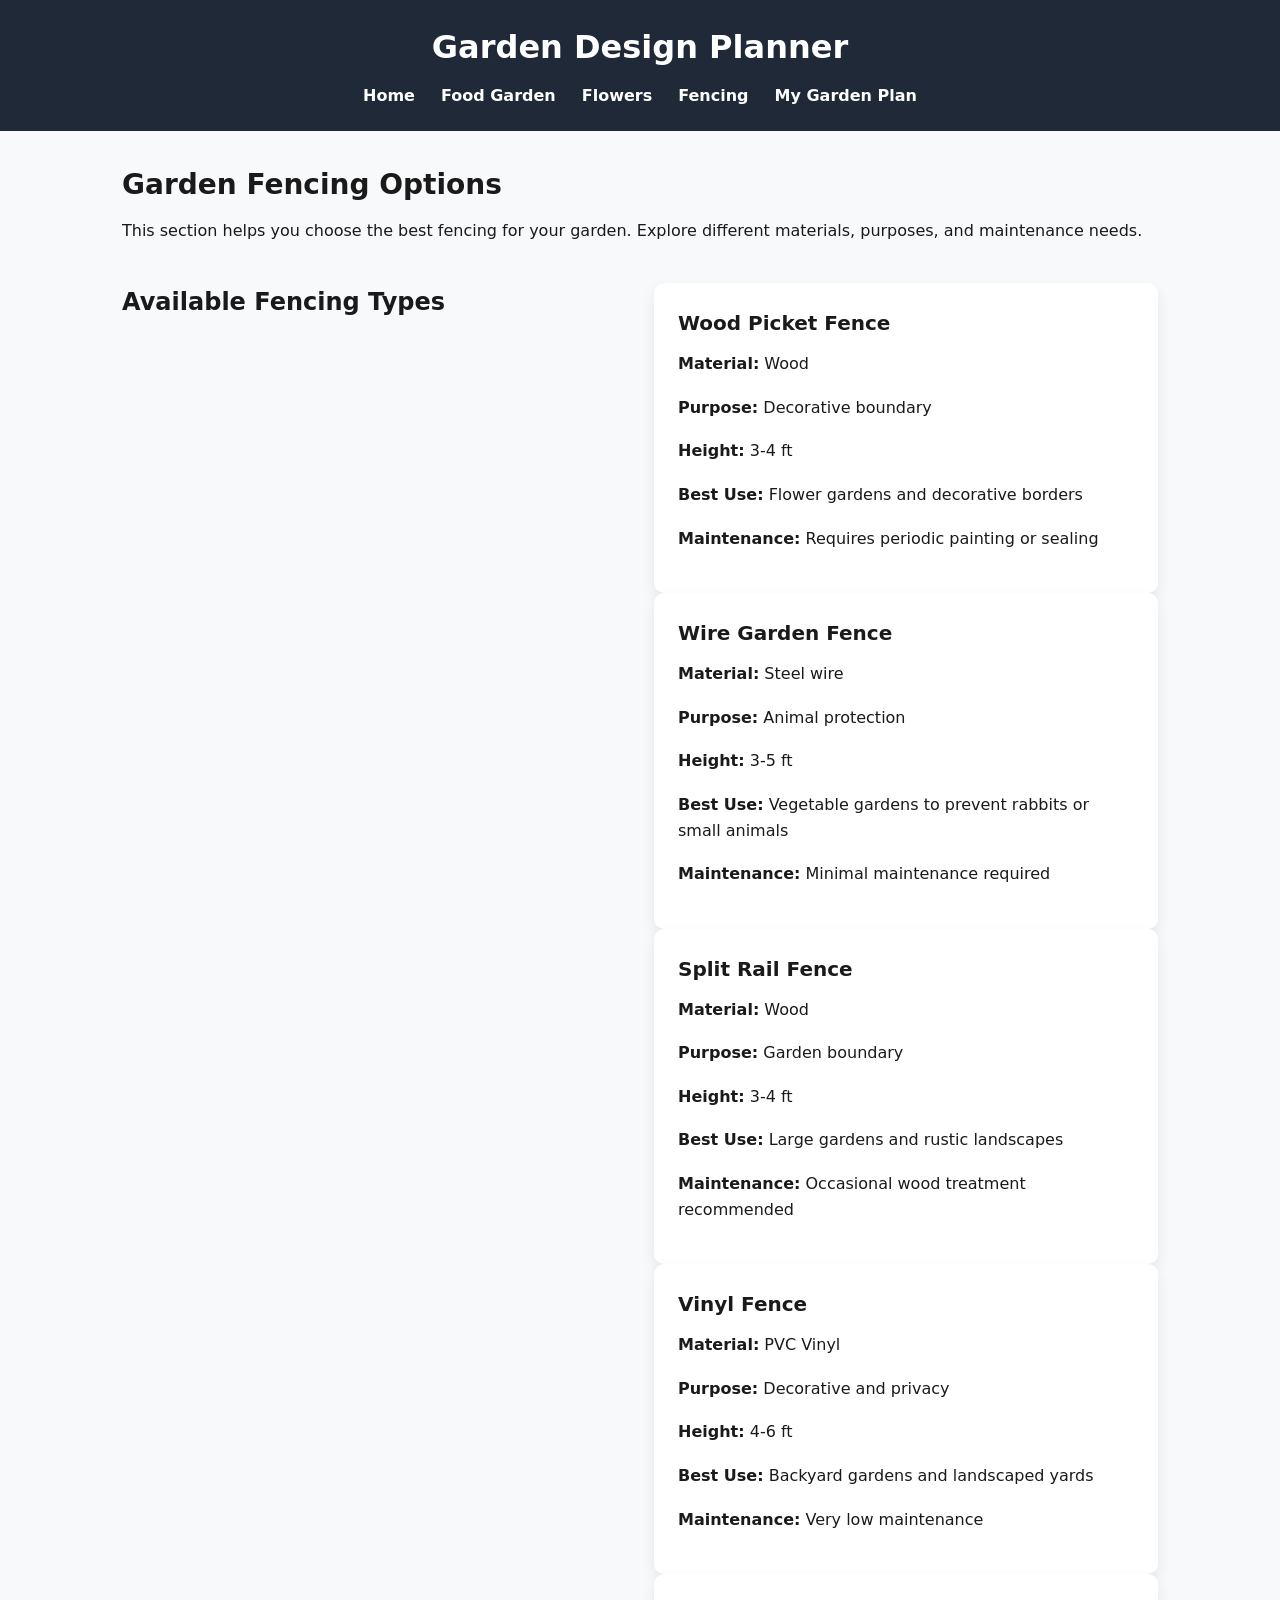
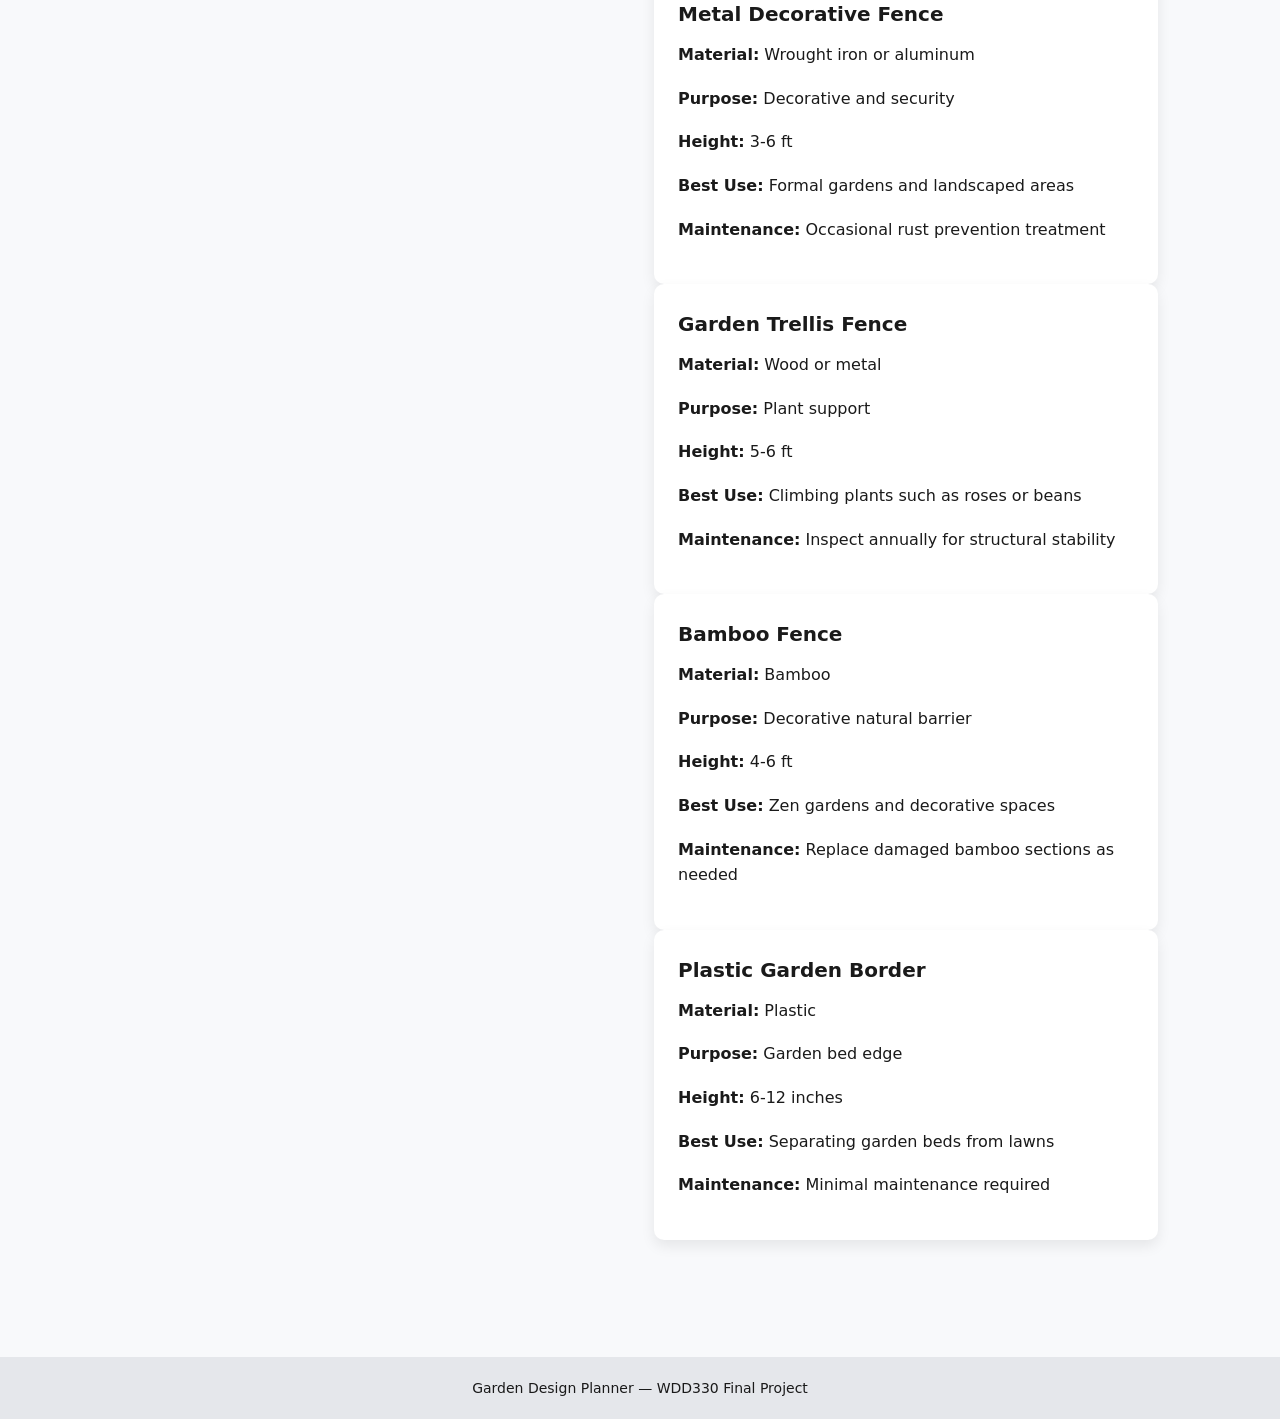
==== fencing.html @ 2fecb8ee "add fencing page, dataset, food gardening page" ====
<!-- Declares the document type so browsers render using modern HTML -->
<!DOCTYPE html>
<html lang="en">
<head>
  <meta charset="UTF-8">
  <meta name="viewport" content="width=device-width, initial-scale=1.0">
  <title>Fencing Options</title>
  <link rel="stylesheet" href="css/styles.css">
</head>
<body>
  <header>
    <h1>Garden Design Planner</h1>
    <nav>
      <ul class="nav-menu">
        <li><a href="index.html">Home</a></li>
        <li><a href="food.html">Food Garden</a></li>
        <li><a href="flowers.html">Flowers</a></li>
        <li><a href="fencing.html">Fencing</a></li>
        <li><a href="planner.html">My Garden Plan</a></li>
      </ul>
    </nav>
  </header>
  <main>
    <section class="intro">
      <h2>Garden Fencing Options</h2>
      <p>
        This section helps you choose the best fencing for your garden. Explore different materials, purposes, and maintenance needs.
      </p>
    </section>
    <section class="features">
      <h2>Available Fencing Types</h2>
      <div id="fencingContainer">
        <p>Loading fencing data...</p>
      </div>
    </section>
  </main>
  <footer>
    <p>Garden Design Planner — WDD330 Final Project</p>
  </footer>
  <script type="module" src="js/plants.js"></script>
  <script type="module" src="js/design.js"></script>
  <script type="module" src="js/ui.js"></script>
  <!-- Inline module to load and display fencing dynamically -->
  <script type="module">
    import { loadFencing } from './js/plants.js';
    import { showMessage } from './js/ui.js';

    const container = document.getElementById('fencingContainer');
    showMessage(container, 'Loading fencing data...');

    loadFencing()
      .then(fences => {
        container.innerHTML = '';
        fences.forEach(fence => {
          const card = document.createElement('div');
          card.className = 'card';
          card.innerHTML = `
            <h3>${fence.name}</h3>
            <p><strong>Material:</strong> ${fence.material}</p>
            <p><strong>Purpose:</strong> ${fence.purpose}</p>
            <p><strong>Height:</strong> ${fence.height}</p>
            <p><strong>Best Use:</strong> ${fence.bestUse}</p>
            <p><strong>Maintenance:</strong> ${fence.maintenance}</p>
          `;
          container.appendChild(card);
        });
      })
      .catch(() => {
        showMessage(container, 'Failed to load fencing data.');
      });
  </script>
</body>
</html>
---- css/styles.css ----
/* ================================================= */
/* GLOBAL RESET                                      */
/* ================================================= */

/* Applies rules to every element */
* {

/* Removes default browser margin */
margin: 0;

/* Removes default browser padding */
padding: 0;

/* Keeps layout sizing predictable */
box-sizing: border-box;

}


/* ================================================= */
/* BODY / GLOBAL TEXT                                */
/* ================================================= */

/* Styles the main body of the page */
body {

/* Sets the font used across the application */
font-family: system-ui, -apple-system, Segoe UI, Roboto, Arial, sans-serif;

/* Sets a neutral background color */
background: #f8f9fb;

/* Sets default text color */
color: #1a1a1a;

/* Improves readability */
line-height: 1.6;

}


/* ================================================= */
/* HEADER                                            */
/* ================================================= */

/* Styles the header area */
header {

/* Dark background for contrast */
background: #1f2937;

/* Header text color */
color: #ffffff;

/* Adds internal spacing */
padding: 22px;

/* Centers header text */
text-align: center;

}


/* ================================================= */
/* NAV BAR                                           */
/* ================================================= */

/* Styles the navigation container */
nav {

/* Adds spacing above nav */
margin-top: 10px;

}


/* Styles the navigation menu list */
.nav-menu {

/* Removes bullet points */
list-style: none;

/* Places items horizontally */
display: flex;

/* Centers the navigation items */
justify-content: center;

/* Adds spacing between items */
gap: 26px;

}


/* Styles navigation links */
.nav-menu a {

/* Removes underline */
text-decoration: none;

/* Link color */
color: #ffffff;

/* Slightly bold text */
font-weight: 600;

}


/* Adds hover effect to nav links */
.nav-menu a:hover {

/* Underline appears on hover */
text-decoration: underline;

}


/* ================================================= */
/* MAIN PAGE LAYOUT                                  */
/* ================================================= */

/* Styles the main content container */
main {

/* Adds internal spacing */
padding: 32px;

/* Limits page width */
max-width: 1100px;

/* Centers the content */
margin: auto;

}


/* ================================================= */
/* INTRO SECTION                                     */
/* ================================================= */

/* Styles the introduction section */
.intro {

/* Adds space below intro */
margin-bottom: 40px;

}


/* Styles intro heading */
.intro h2 {

/* Adds spacing below heading */
margin-bottom: 10px;

/* Larger heading size */
font-size: 28px;

}


/* ================================================= */
/* FEATURE CARDS                                     */
/* ================================================= */

/* Styles the card grid container */
.features {

/* Uses responsive grid layout */
display: grid;

/* Creates responsive columns */
grid-template-columns: repeat(auto-fit, minmax(260px, 1fr));

/* Spacing between cards */
gap: 28px;

/* Space below card section */
margin-bottom: 45px;

}


/* Styles individual cards */
.card {

/* Card background */
background: #ffffff;

/* Rounded corners */
border-radius: 10px;

/* Internal spacing */
padding: 24px;

/* Subtle shadow */
box-shadow: 0 6px 14px rgba(0,0,0,0.08);

}


/* Styles card titles */
.card h3 {

/* Spacing below title */
margin-bottom: 12px;

/* Title font size */
font-size: 20px;

}


/* Styles card paragraph text */
.card p {

/* Adds space below text */
margin-bottom: 18px;

}


/* ================================================= */
/* BUTTONS                                           */
/* ================================================= */

/* Styles buttons inside cards */
.card button {

/* Accessible blue button color */
background: #2563eb;

/* Button text color */
color: #ffffff;

/* Removes border */
border: none;

/* Adds internal spacing */
padding: 11px 16px;

/* Rounded button corners */
border-radius: 6px;

/* Bold button text */
font-weight: 600;

/* Cursor pointer on hover */
cursor: pointer;

}


/* Button hover styling */
.card button:hover {

/* Slightly darker hover color */
background: #1d4ed8;

}


/* ================================================= */
/* GARDEN PLAN SECTION                               */
/* ================================================= */

/* Styles the saved garden section */
.garden-plan {

/* Adds spacing above section */
margin-top: 35px;

}


/* Styles the container where plants appear */
#gardenContainer {

/* Adds spacing above container */
margin-top: 12px;

/* Adds padding inside container */
padding: 22px;

/* Background color */
background: #ffffff;

/* Rounded corners */
border-radius: 8px;

/* Ensures visible container height */
min-height: 90px;

/* Soft shadow */
box-shadow: 0 4px 10px rgba(0,0,0,0.05);

}


/* ================================================= */
/* FOOTER                                            */
/* ================================================= */

/* Styles footer area */
footer {

/* Centers footer text */
text-align: center;

/* Adds spacing above footer */
margin-top: 40px;

/* Internal footer padding */
padding: 20px;

/* Footer background */
background: #e5e7eb;

/* Smaller text */
font-size: 14px;

}
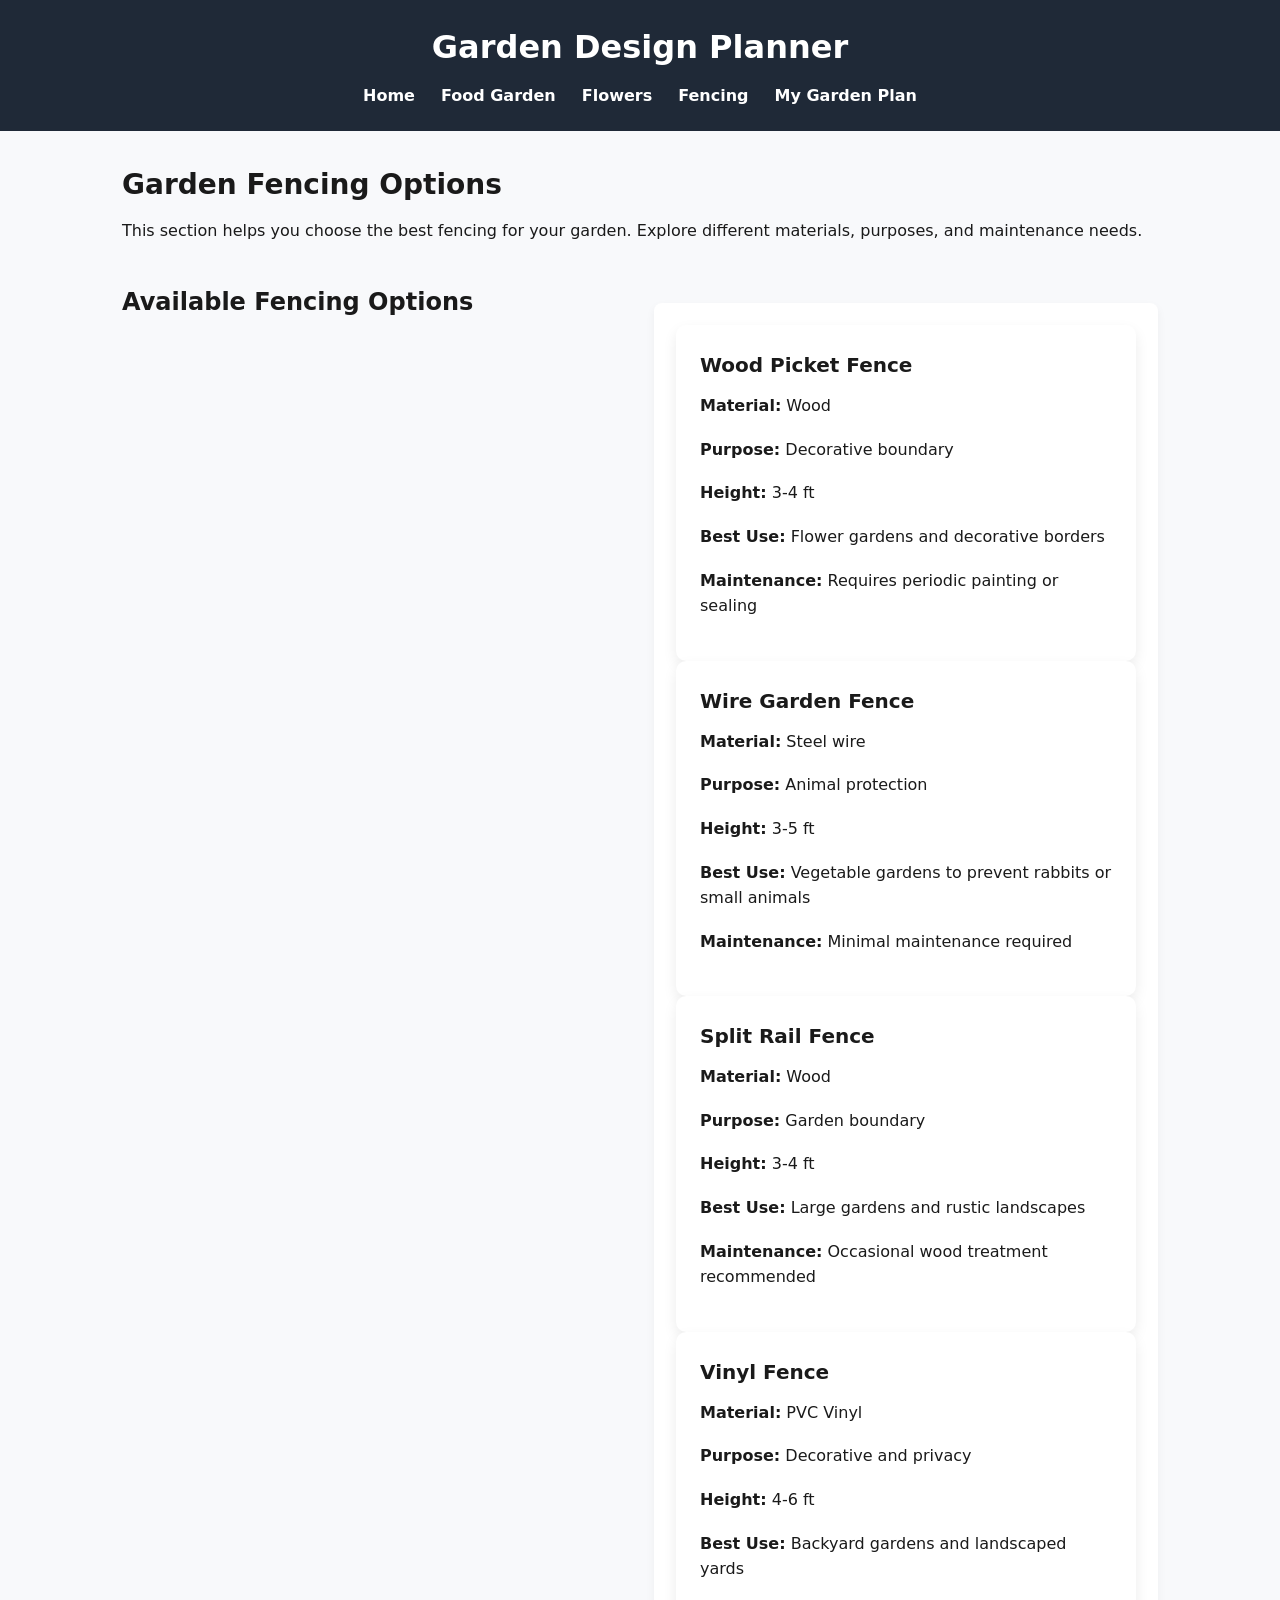
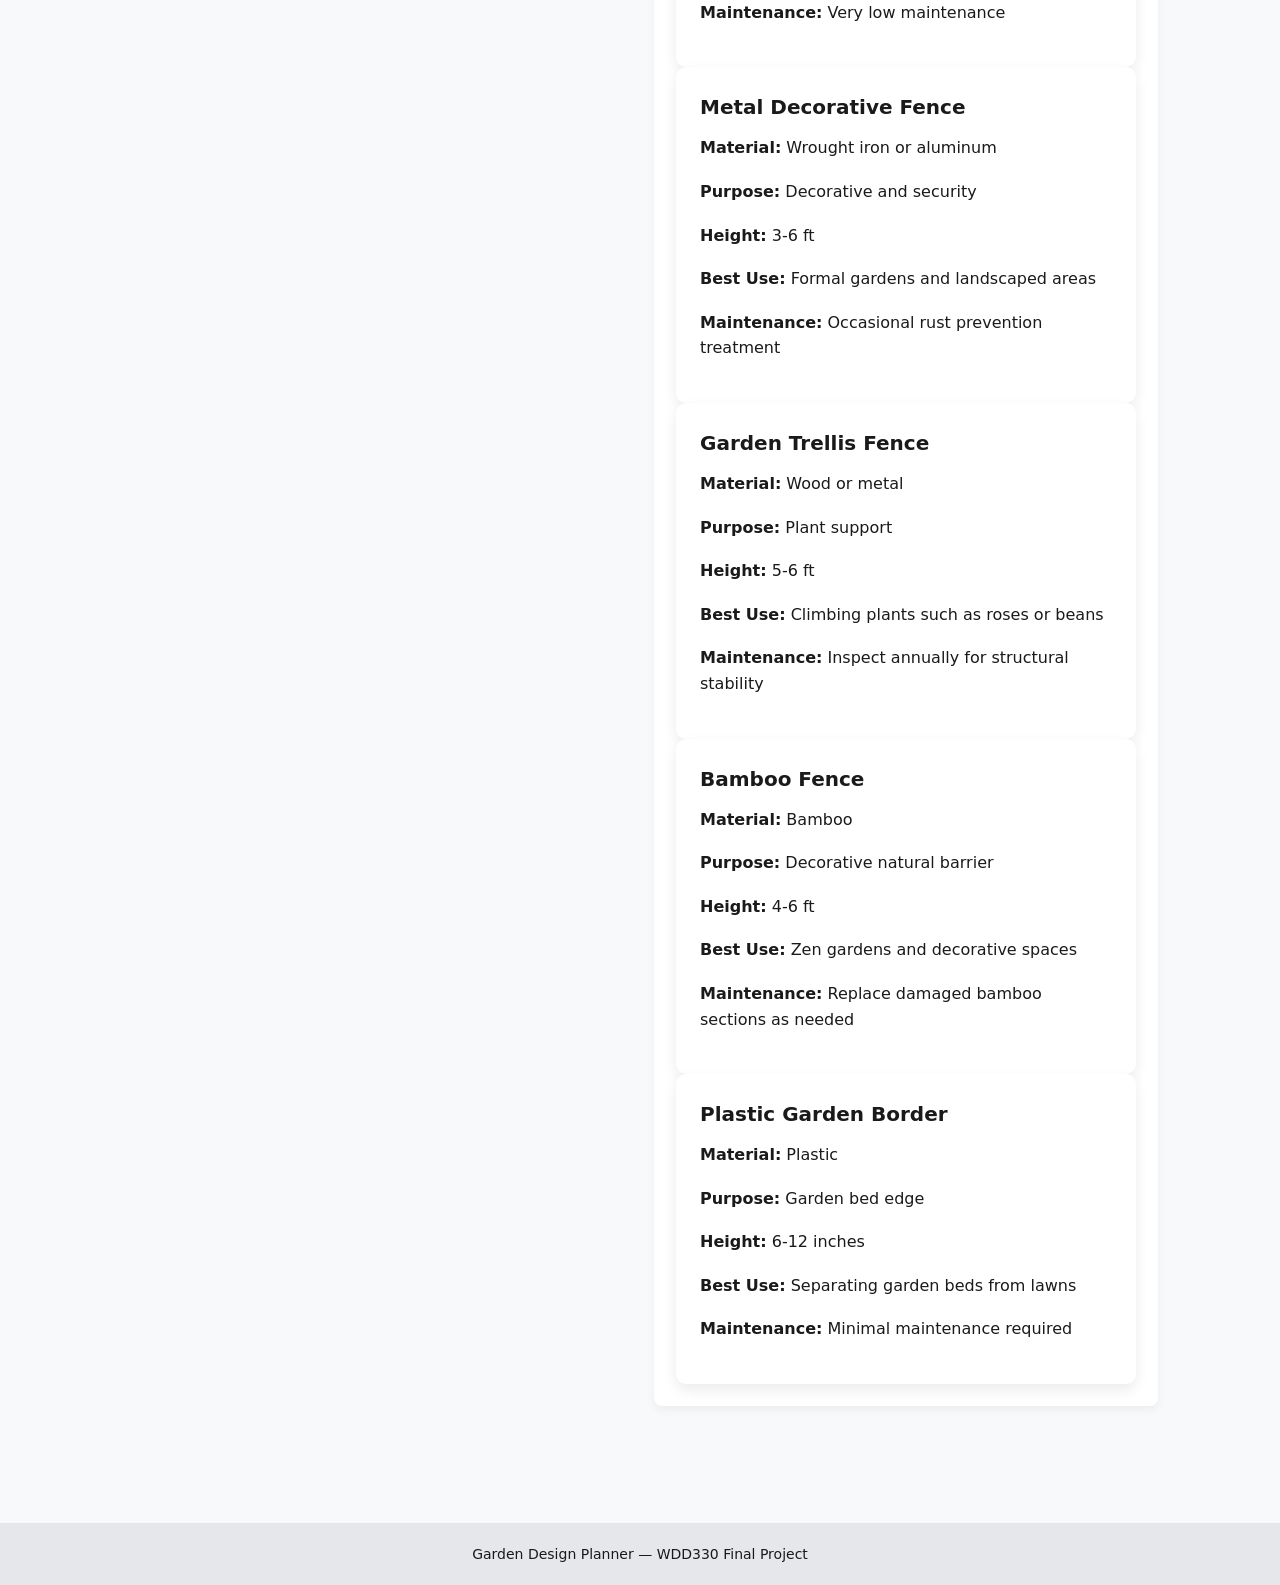
==== commit 15028839: "add title to fencing options add spacing for fence container" ====
--- a/fencing.html
+++ b/fencing.html
@@ -6,6 +6,7 @@
   <meta name="viewport" content="width=device-width, initial-scale=1.0">
   <title>Fencing Options</title>
   <link rel="stylesheet" href="css/styles.css">
+  <script type="module" src="js/main.js"></script>
 </head>
 <body>
   <header>
@@ -28,10 +29,8 @@
       </p>
     </section>
     <section class="features">
-      <h2>Available Fencing Types</h2>
-      <div id="fencingContainer">
-        <p>Loading fencing data...</p>
-      </div>
+      <h2>Available Fencing Options</h2>
+      <div id="fenceContainer"></div>
     </section>
   </main>
   <footer>
@@ -45,7 +44,7 @@
     import { loadFencing } from './js/plants.js';
     import { showMessage } from './js/ui.js';
 
-    const container = document.getElementById('fencingContainer');
+    const container = document.getElementById('fenceContainer');
     showMessage(container, 'Loading fencing data...');
 
     loadFencing()
--- a/css/styles.css
+++ b/css/styles.css
@@ -278,7 +278,7 @@
 #gardenContainer {
 
 /* Adds spacing above container */
-margin-top: 12px;
+margin-top: 20px;
 
 /* Adds padding inside container */
 padding: 22px;
@@ -298,6 +298,30 @@
 }
 
 
+/* Styles the fence container */
+#fenceContainer {
+
+/* Adds spacing above container */
+margin-top: 20px;
+
+/* Adds padding inside container */
+padding: 22px;
+
+/* Background color */
+background: #ffffff;
+
+/* Rounded corners */
+border-radius: 8px;
+
+/* Ensures visible container height */
+min-height: 90px;
+
+/* Soft shadow */
+box-shadow: 0 4px 10px rgba(0,0,0,0.05);
+
+}
+
+
 /* ================================================= */
 /* FOOTER                                            */
 /* ================================================= */
@@ -320,4 +344,10 @@
 /* Smaller text */
 font-size: 14px;
 
+}
+
+.plantCard {
+    border: 1px solid #ccc;
+    padding: 10px;
+    margin: 10px 0;
 }
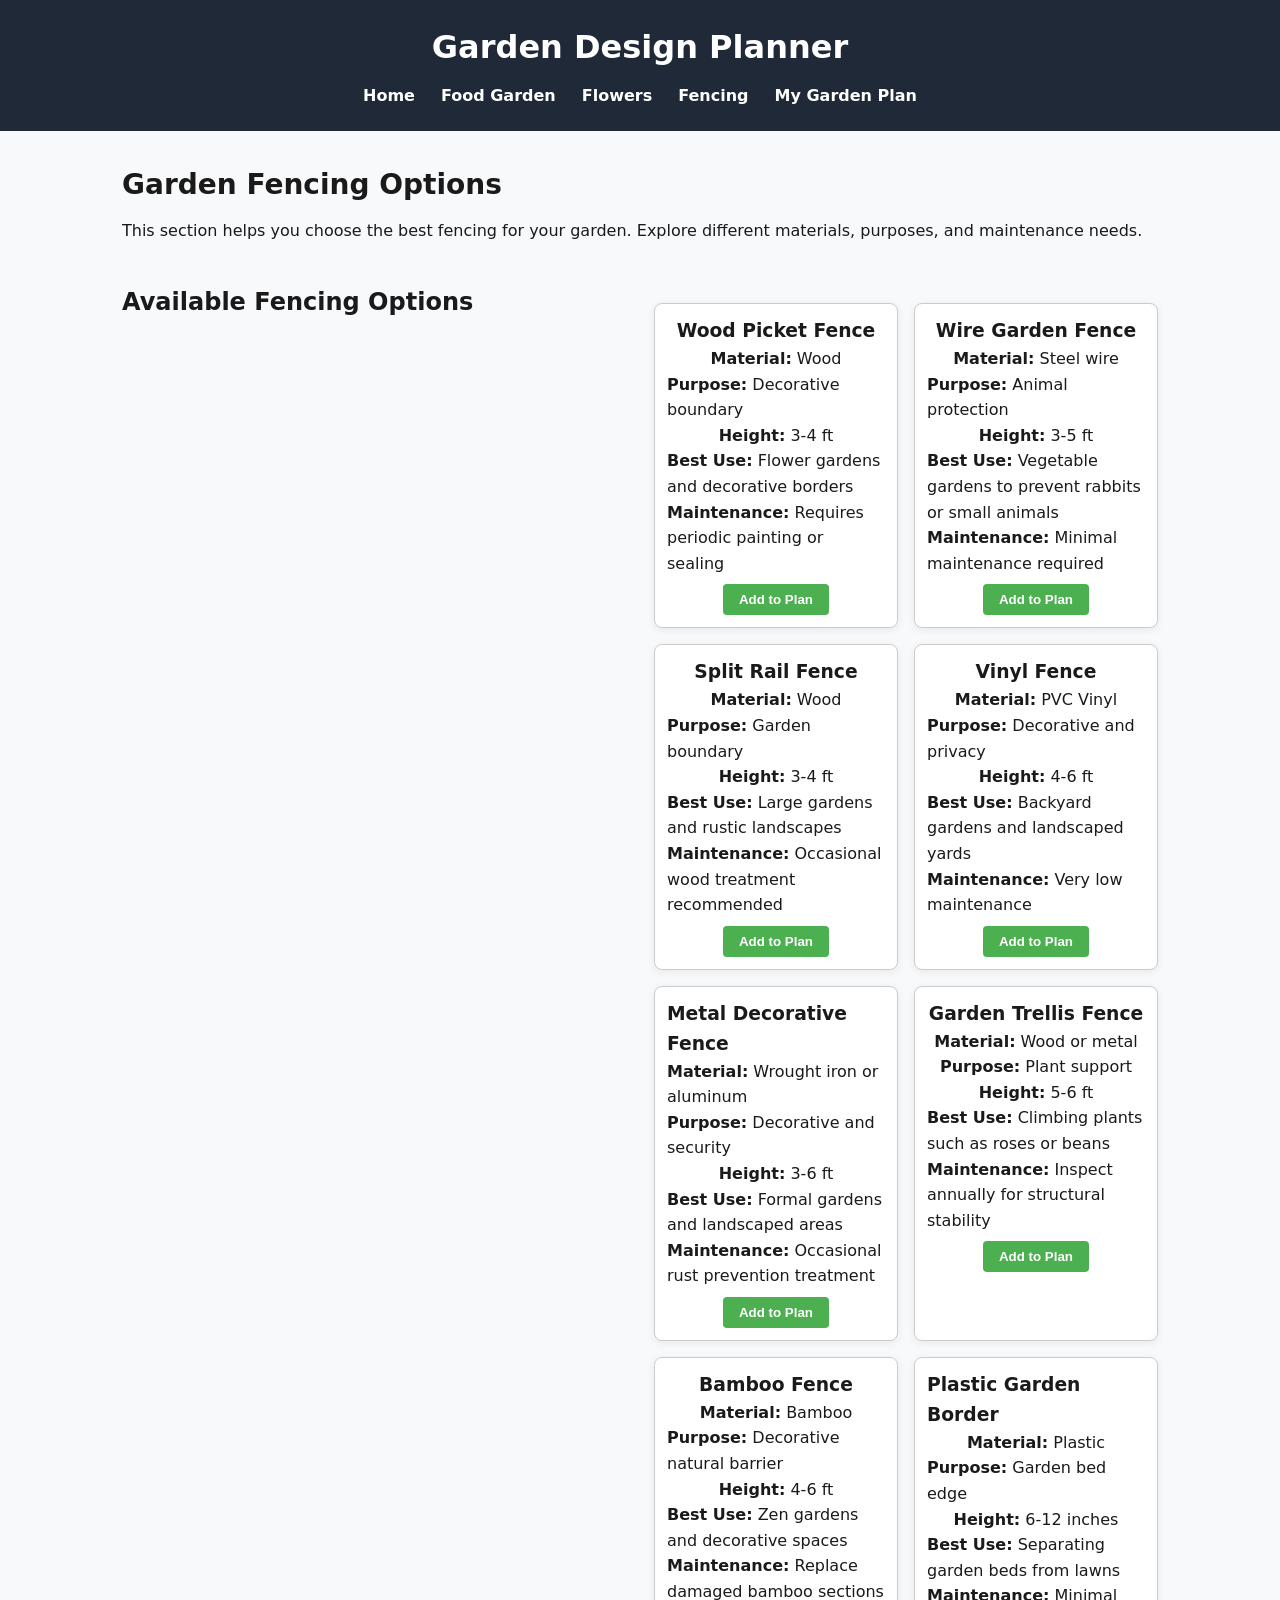
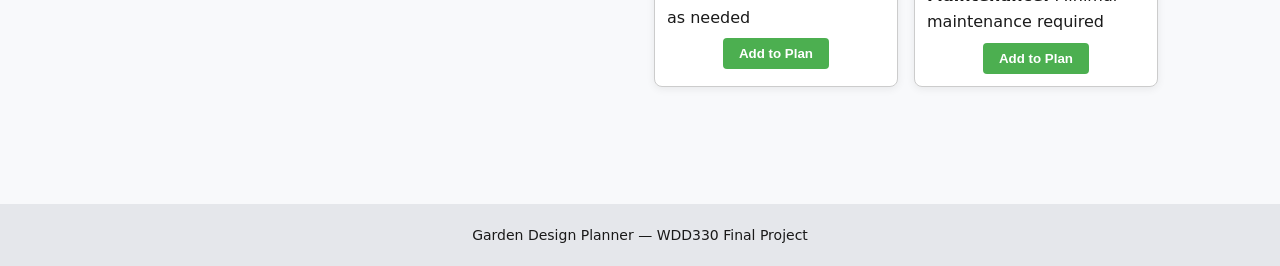
==== commit 9d94fa9a: "Fix missing imports and duplicate script loading across all pages Co-authored-by: lachisholm <566557" ====
--- a/fencing.html
+++ b/fencing.html
@@ -36,37 +36,5 @@
   <footer>
     <p>Garden Design Planner — WDD330 Final Project</p>
   </footer>
-  <script type="module" src="js/plants.js"></script>
-  <script type="module" src="js/design.js"></script>
-  <script type="module" src="js/ui.js"></script>
-  <!-- Inline module to load and display fencing dynamically -->
-  <script type="module">
-    import { loadFencing } from './js/plants.js';
-    import { showMessage } from './js/ui.js';
-
-    const container = document.getElementById('fenceContainer');
-    showMessage(container, 'Loading fencing data...');
-
-    loadFencing()
-      .then(fences => {
-        container.innerHTML = '';
-        fences.forEach(fence => {
-          const card = document.createElement('div');
-          card.className = 'card';
-          card.innerHTML = `
-            <h3>${fence.name}</h3>
-            <p><strong>Material:</strong> ${fence.material}</p>
-            <p><strong>Purpose:</strong> ${fence.purpose}</p>
-            <p><strong>Height:</strong> ${fence.height}</p>
-            <p><strong>Best Use:</strong> ${fence.bestUse}</p>
-            <p><strong>Maintenance:</strong> ${fence.maintenance}</p>
-          `;
-          container.appendChild(card);
-        });
-      })
-      .catch(() => {
-        showMessage(container, 'Failed to load fencing data.');
-      });
-  </script>
 </body>
 </html>
--- a/css/styles.css
+++ b/css/styles.css
@@ -209,6 +209,9 @@
 /* Title font size */
 font-size: 20px;
 
+/* Removes extra space above title */
+margin-top: 0;
+
 }
 
 
@@ -304,20 +307,14 @@
 /* Adds spacing above container */
 margin-top: 20px;
 
-/* Adds padding inside container */
-padding: 22px;
-
-/* Background color */
-background: #ffffff;
-
-/* Rounded corners */
-border-radius: 8px;
-
-/* Ensures visible container height */
-min-height: 90px;
-
-/* Soft shadow */
-box-shadow: 0 4px 10px rgba(0,0,0,0.05);
+/* Grid layout for fence cards */
+display: grid;
+
+/* Creates responsive columns */
+grid-template-columns: repeat(auto-fit, minmax(200px, 1fr));
+
+/* Spacing between cards */
+gap: 16px;
 
 }
 
@@ -348,6 +345,68 @@
 
 .plantCard {
     border: 1px solid #ccc;
-    padding: 10px;
-    margin: 10px 0;
+    padding: 12px;
+    border-radius: 8px;
+    background: #ffffff;
+    box-shadow: 0 2px 8px rgba(0,0,0,0.07);
+    display: flex;
+    flex-direction: column;
+    align-items: center;
+    transition: box-shadow 0.2s;
+}
+
+.plantCard:hover {
+    box-shadow: 0 4px 16px rgba(0,0,0,0.15);
+}
+
+.plantImg {
+    width: 100%;
+    max-width: 120px;
+    height: 120px;
+    object-fit: cover;
+    border-radius: 6px;
+    margin-bottom: 8px;
+    display: block;
+    margin-left: auto;
+    margin-right: auto;
+}
+
+.addPlantBtn {
+    background: #4caf50;
+    color: #fff;
+    border: none;
+    border-radius: 4px;
+    padding: 8px 16px;
+    margin-top: 8px;
+    cursor: pointer;
+    font-weight: bold;
+    transition: background 0.2s;
+}
+
+.addPlantBtn:hover {
+    background: #388e3c;
+}
+
+.removePlantBtn {
+    background: #e53935;
+    color: #fff;
+    border: none;
+    border-radius: 4px;
+    padding: 8px 16px;
+    margin-top: 8px;
+    cursor: pointer;
+    font-weight: bold;
+    transition: background 0.2s;
+}
+
+.removePlantBtn:hover {
+    background: #b71c1c;
+}
+
+/* Grid layout for plant cards */
+#plantContainer {
+    display: grid;
+    grid-template-columns: repeat(auto-fit, minmax(200px, 1fr));
+    gap: 16px;
+    margin-top: 20px;
 }
